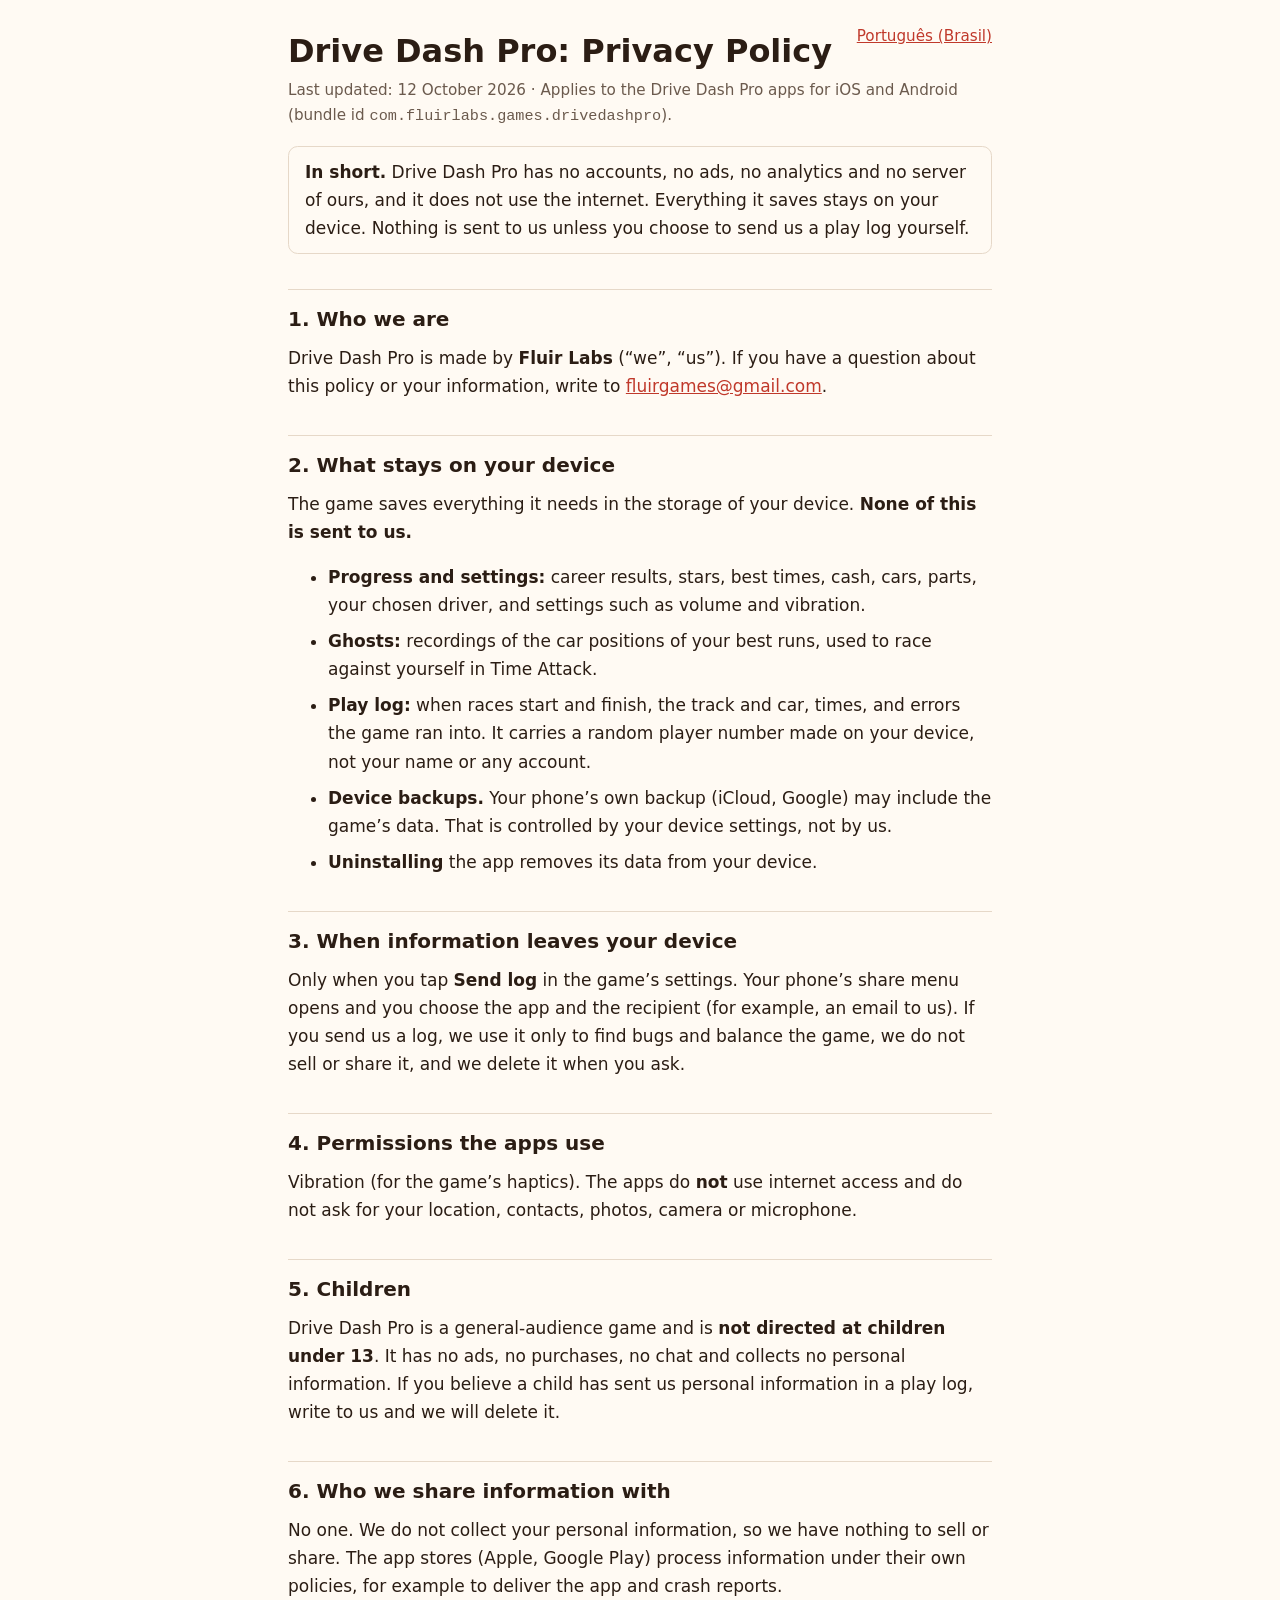
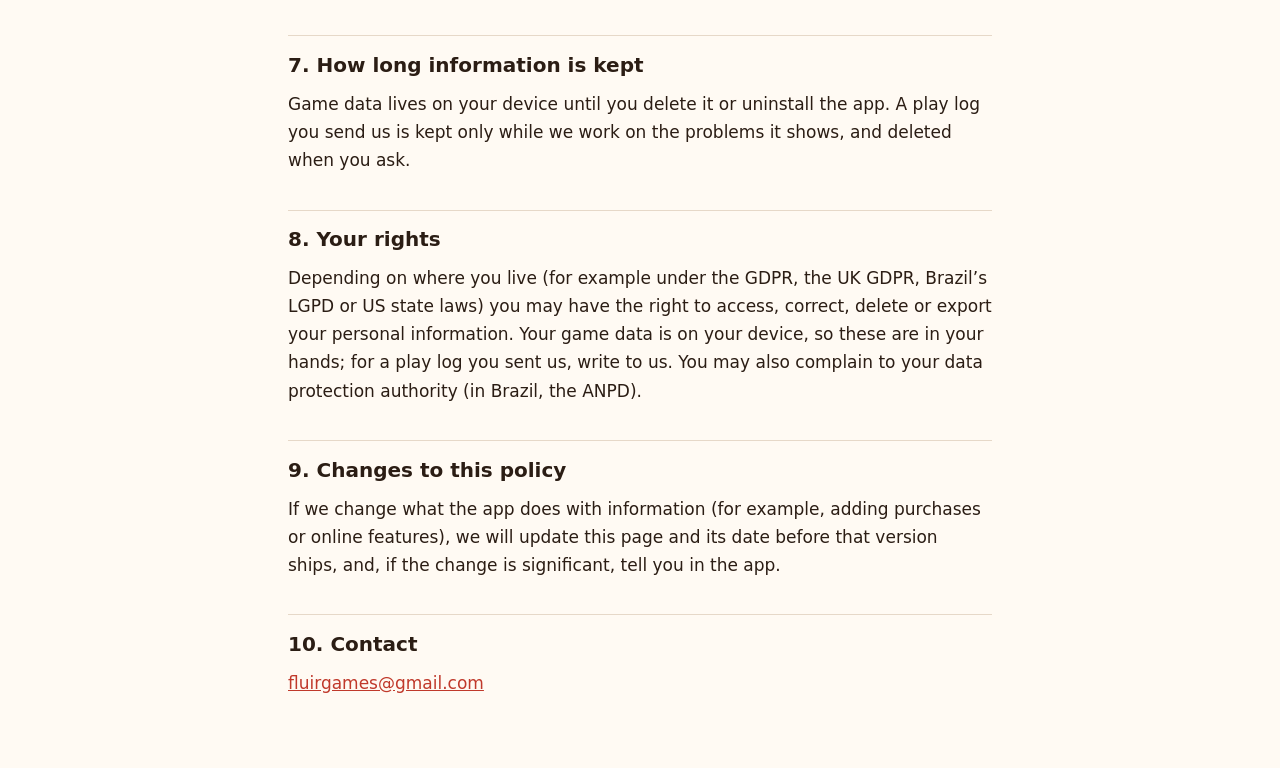
==== privacy/drivedashpro/index.html @ 0302f8e4 "Drive Dash Pro privacy policy (English and Português); check every app's languages Co-Authored-By: C" ====
<!doctype html>
<html lang="en">
<head>
<meta charset="utf-8">
<meta name="viewport" content="width=device-width, initial-scale=1">
<title>Drive Dash Pro: Privacy Policy</title>
<meta name="description" content="How the game Drive Dash Pro handles your information.">
<link rel="stylesheet" href="../../style.css">
</head>
<body>
<main>
<a class="lang" href="pt-BR/" hreflang="pt-BR" lang="pt-BR">Português (Brasil)</a>
<h1>Drive Dash Pro: Privacy Policy</h1>
<p class="meta">Last updated: 12 October 2026 · Applies to the Drive Dash Pro apps for iOS and Android (bundle id <code>com.fluirlabs.games.drivedashpro</code>).</p>

<div class="box">
<p><strong>In short.</strong> Drive Dash Pro has no accounts, no ads, no analytics and no server of ours, and it does not use the internet. Everything it saves stays on your device. Nothing is sent to us unless you choose to send us a play log yourself.</p>
</div>

<h2>1. Who we are</h2>
<p>Drive Dash Pro is made by <strong>Fluir Labs</strong> (“we”, “us”). If you have a question about this policy or your information, write to <a href="mailto:fluirgames@gmail.com">fluirgames@gmail.com</a>.</p>

<h2>2. What stays on your device</h2>
<p>The game saves everything it needs in the storage of your device. <strong>None of this is sent to us.</strong></p>
<ul>
<li><strong>Progress and settings:</strong> career results, stars, best times, cash, cars, parts, your chosen driver, and settings such as volume and vibration.</li>
<li><strong>Ghosts:</strong> recordings of the car positions of your best runs, used to race against yourself in Time Attack.</li>
<li><strong>Play log:</strong> when races start and finish, the track and car, times, and errors the game ran into. It carries a random player number made on your device, not your name or any account.</li>
<li><strong>Device backups.</strong> Your phone’s own backup (iCloud, Google) may include the game’s data. That is controlled by your device settings, not by us.</li>
<li><strong>Uninstalling</strong> the app removes its data from your device.</li>
</ul>

<h2>3. When information leaves your device</h2>
<p>Only when you tap <strong>Send log</strong> in the game’s settings. Your phone’s share menu opens and you choose the app and the recipient (for example, an email to us). If you send us a log, we use it only to find bugs and balance the game, we do not sell or share it, and we delete it when you ask.</p>

<h2>4. Permissions the apps use</h2>
<p>Vibration (for the game’s haptics). The apps do <strong>not</strong> use internet access and do not ask for your location, contacts, photos, camera or microphone.</p>

<h2>5. Children</h2>
<p>Drive Dash Pro is a general-audience game and is <strong>not directed at children under 13</strong>. It has no ads, no purchases, no chat and collects no personal information. If you believe a child has sent us personal information in a play log, write to us and we will delete it.</p>

<h2>6. Who we share information with</h2>
<p>No one. We do not collect your personal information, so we have nothing to sell or share. The app stores (Apple, Google Play) process information under their own policies, for example to deliver the app and crash reports.</p>

<h2>7. How long information is kept</h2>
<p>Game data lives on your device until you delete it or uninstall the app. A play log you send us is kept only while we work on the problems it shows, and deleted when you ask.</p>

<h2>8. Your rights</h2>
<p>Depending on where you live (for example under the GDPR, the UK GDPR, Brazil’s LGPD or US state laws) you may have the right to access, correct, delete or export your personal information. Your game data is on your device, so these are in your hands; for a play log you sent us, write to us. You may also complain to your data protection authority (in Brazil, the ANPD).</p>

<h2>9. Changes to this policy</h2>
<p>If we change what the app does with information (for example, adding purchases or online features), we will update this page and its date before that version ships, and, if the change is significant, tell you in the app.</p>

<h2>10. Contact</h2>
<p><a href="mailto:fluirgames@gmail.com">fluirgames@gmail.com</a></p>
</main>
</body>
</html>
---- style.css ----
/* A plain page on purpose: no scripts, no fonts or images from elsewhere, nothing that tracks. */
:root { color-scheme: light dark; --bg: #fffaf3; --fg: #2b1d14; --muted: #6b5a4d; --line: #e6d8c8; --accent: #c0392b; }
@media (prefers-color-scheme: dark) { :root { --bg: #1b1f3a; --fg: #f4ecdf; --muted: #b9b3c9; --line: #3a3f63; --accent: #f5a35c; } }
* { box-sizing: border-box; }
body { margin: 0; background: var(--bg); color: var(--fg); font: 17px/1.65 system-ui, -apple-system, "Segoe UI", Roboto, sans-serif; }
main { max-width: 46rem; margin: 0 auto; padding: 1.5rem 1rem 4rem; }
h1 { font-size: 2rem; line-height: 1.2; margin: .5rem 0 .25rem; }
h2 { font-size: 1.25rem; margin: 2.2rem 0 .4rem; padding-top: .8rem; border-top: 1px solid var(--line); }
p, li { margin: .5rem 0; }
a { color: var(--accent); }
.lang { float: right; font-size: .95rem; }
.meta { color: var(--muted); font-size: .95rem; }
.box { border: 1px solid var(--line); border-radius: .6rem; padding: .2rem 1rem; margin: 1rem 0; }
table { border-collapse: collapse; width: 100%; font-size: .95rem; }
th, td { border: 1px solid var(--line); padding: .45rem .6rem; text-align: left; vertical-align: top; }
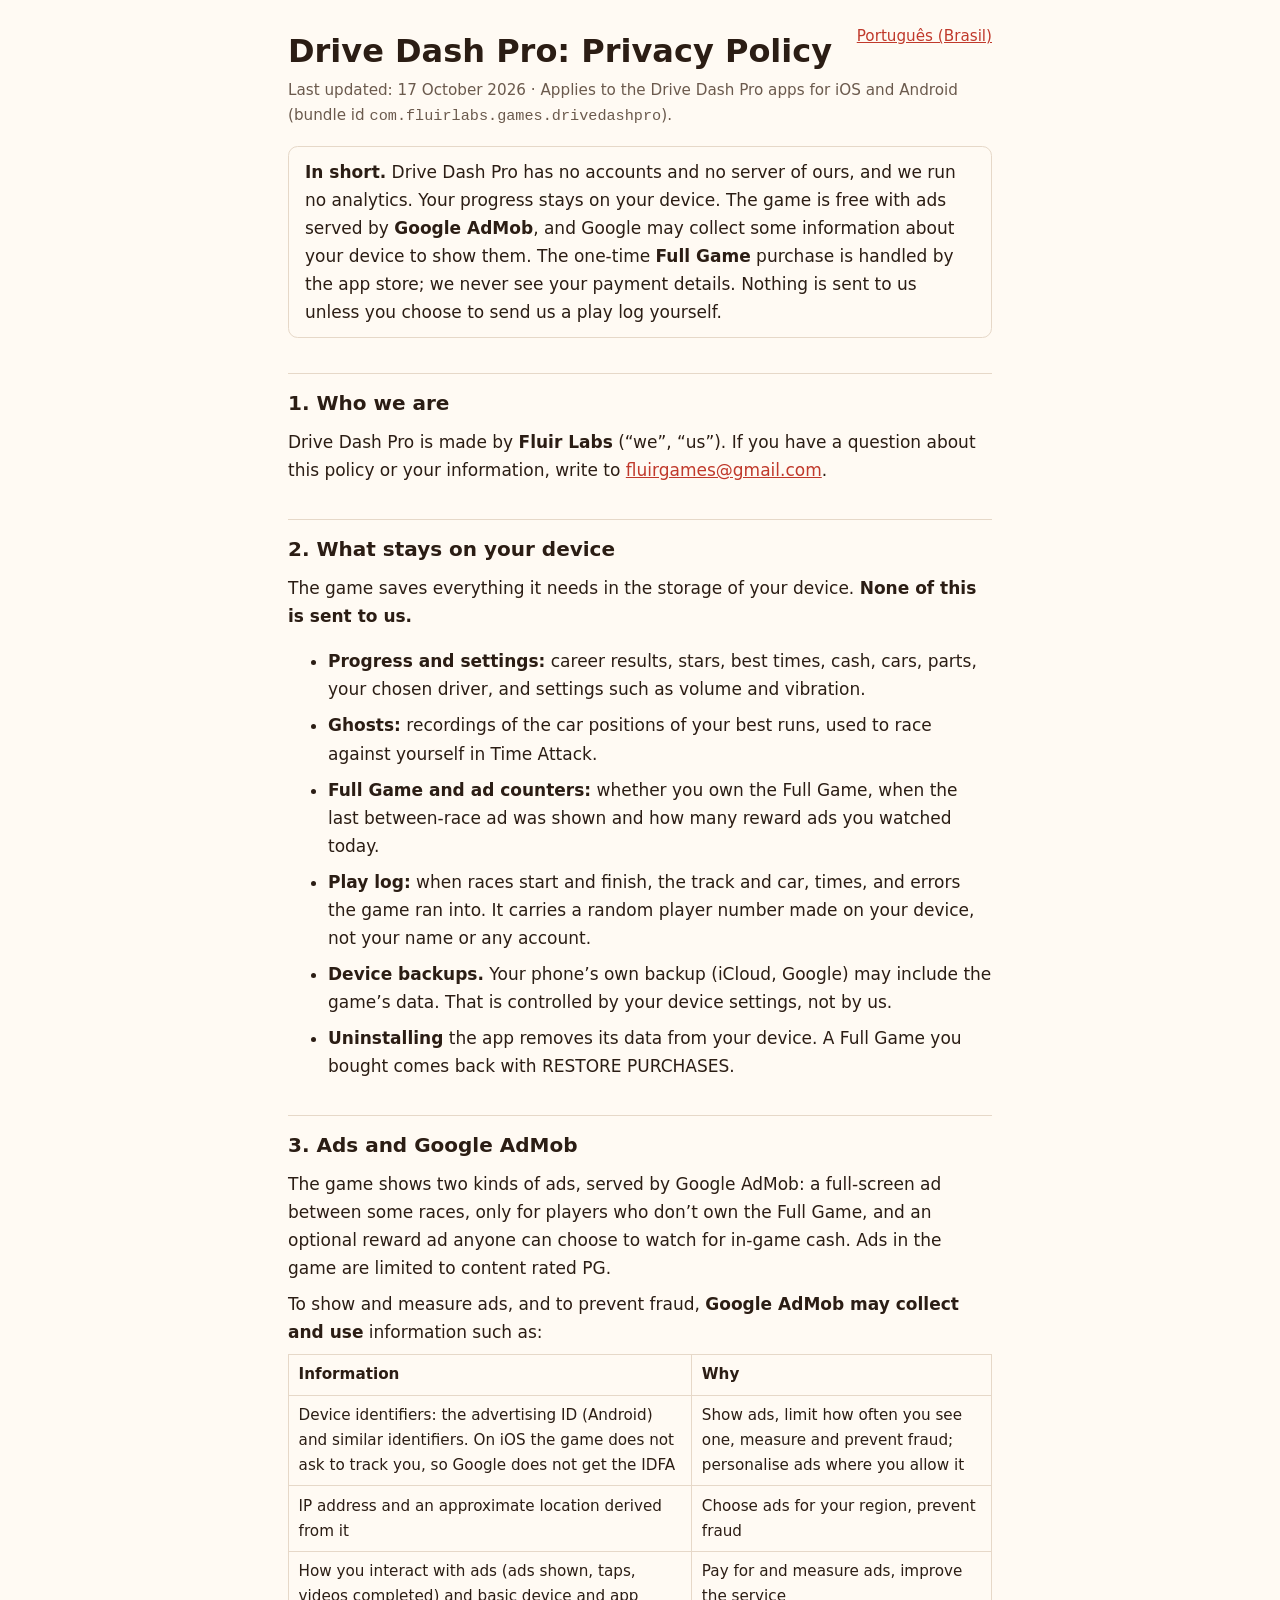
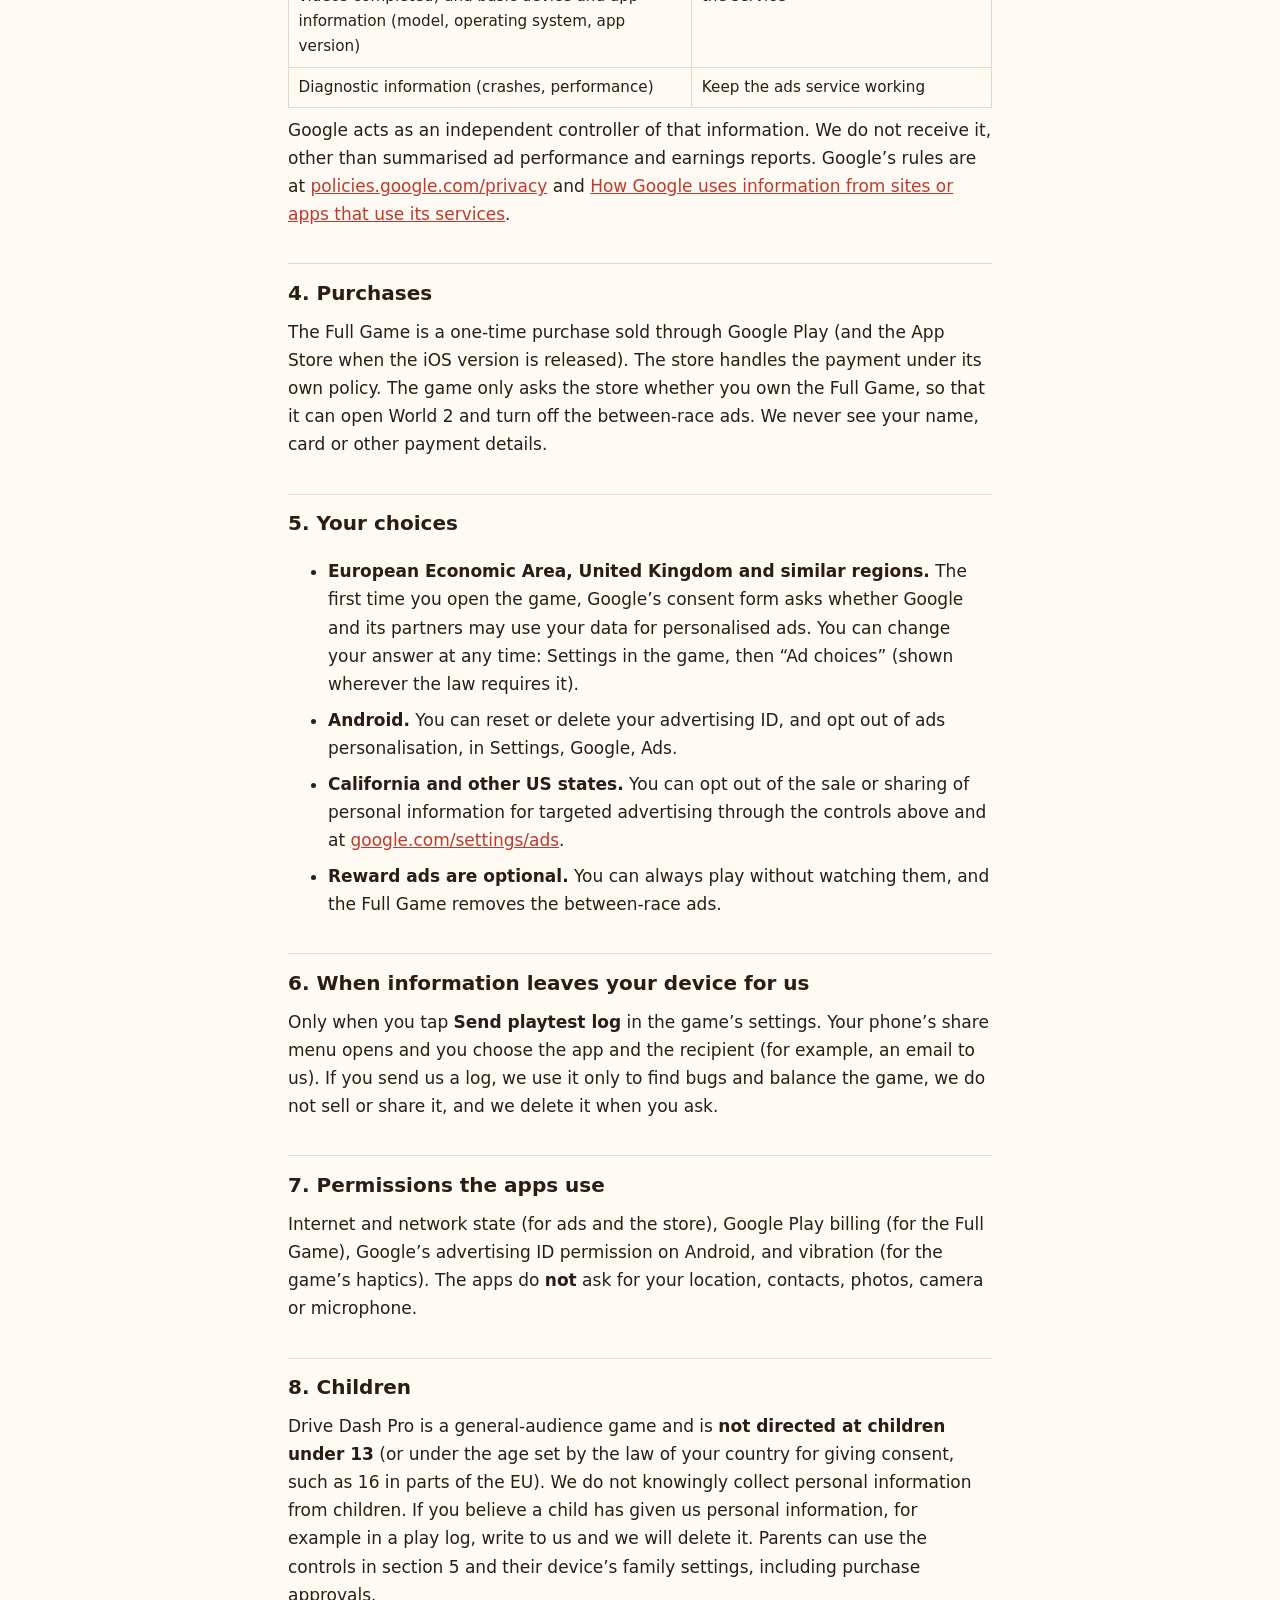
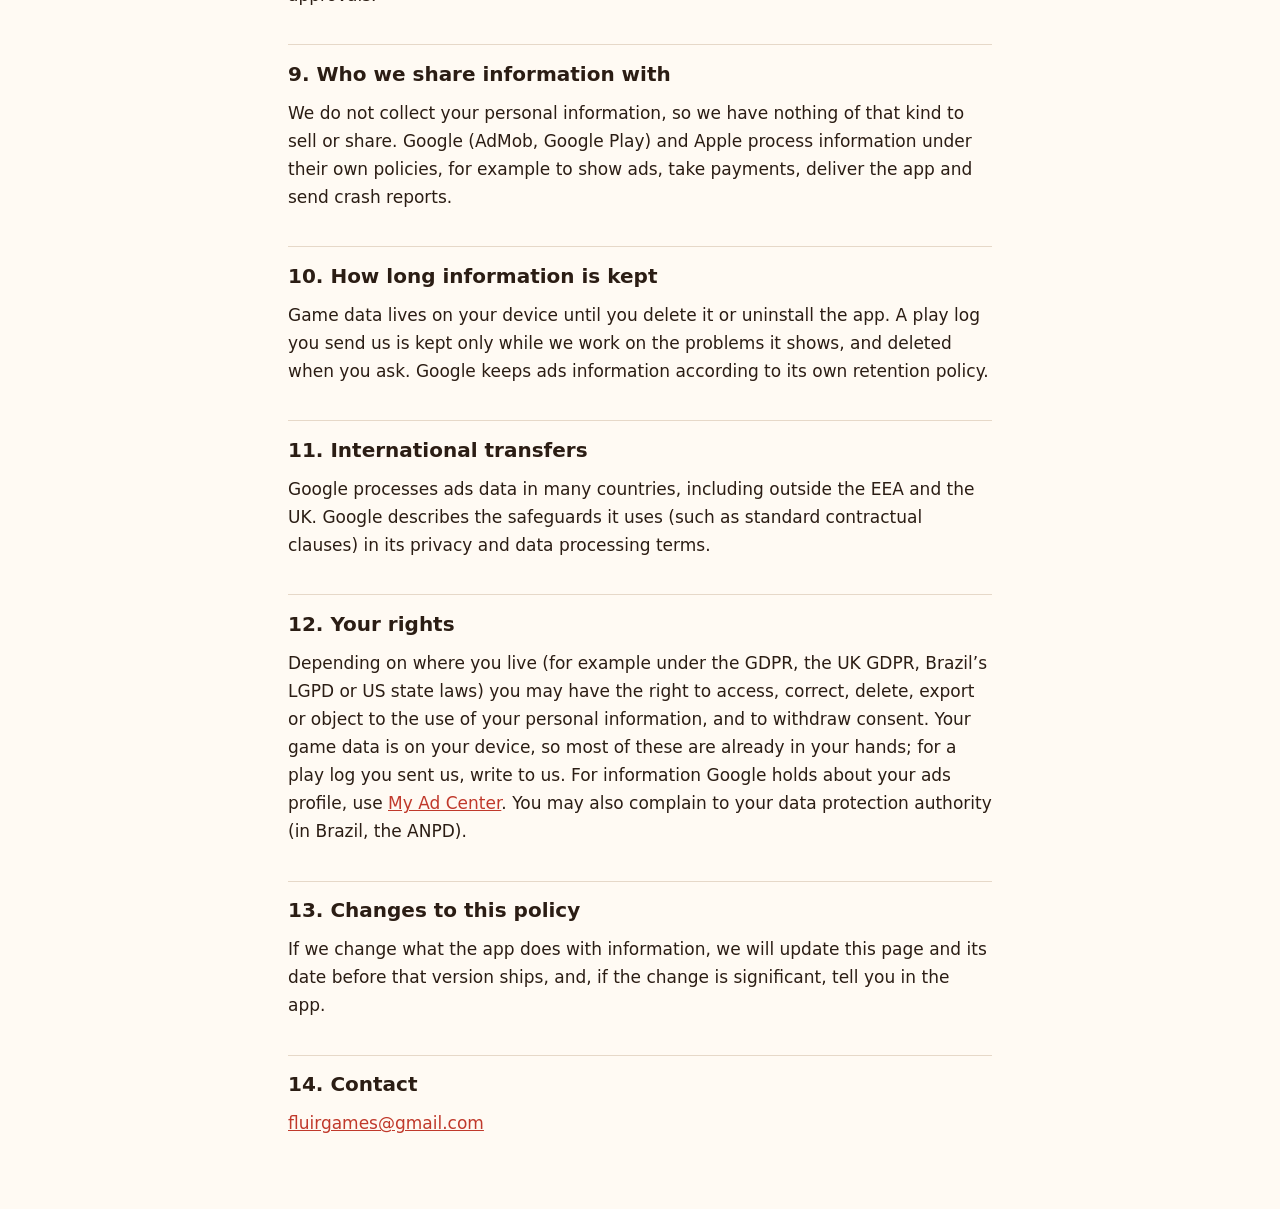
==== commit 36ba80a9: "Drive Dash Pro privacy policy: ads (Google AdMob) and the Full Game purchase (English and Português)" ====
--- a/privacy/drivedashpro/index.html
+++ b/privacy/drivedashpro/index.html
@@ -11,10 +11,10 @@
 <main>
 <a class="lang" href="pt-BR/" hreflang="pt-BR" lang="pt-BR">Português (Brasil)</a>
 <h1>Drive Dash Pro: Privacy Policy</h1>
-<p class="meta">Last updated: 12 October 2026 · Applies to the Drive Dash Pro apps for iOS and Android (bundle id <code>com.fluirlabs.games.drivedashpro</code>).</p>
+<p class="meta">Last updated: 17 October 2026 · Applies to the Drive Dash Pro apps for iOS and Android (bundle id <code>com.fluirlabs.games.drivedashpro</code>).</p>
 
 <div class="box">
-<p><strong>In short.</strong> Drive Dash Pro has no accounts, no ads, no analytics and no server of ours, and it does not use the internet. Everything it saves stays on your device. Nothing is sent to us unless you choose to send us a play log yourself.</p>
+<p><strong>In short.</strong> Drive Dash Pro has no accounts and no server of ours, and we run no analytics. Your progress stays on your device. The game is free with ads served by <strong>Google AdMob</strong>, and Google may collect some information about your device to show them. The one-time <strong>Full Game</strong> purchase is handled by the app store; we never see your payment details. Nothing is sent to us unless you choose to send us a play log yourself.</p>
 </div>
 
 <h2>1. Who we are</h2>
@@ -25,33 +25,60 @@
 <ul>
 <li><strong>Progress and settings:</strong> career results, stars, best times, cash, cars, parts, your chosen driver, and settings such as volume and vibration.</li>
 <li><strong>Ghosts:</strong> recordings of the car positions of your best runs, used to race against yourself in Time Attack.</li>
+<li><strong>Full Game and ad counters:</strong> whether you own the Full Game, when the last between-race ad was shown and how many reward ads you watched today.</li>
 <li><strong>Play log:</strong> when races start and finish, the track and car, times, and errors the game ran into. It carries a random player number made on your device, not your name or any account.</li>
 <li><strong>Device backups.</strong> Your phone’s own backup (iCloud, Google) may include the game’s data. That is controlled by your device settings, not by us.</li>
-<li><strong>Uninstalling</strong> the app removes its data from your device.</li>
+<li><strong>Uninstalling</strong> the app removes its data from your device. A Full Game you bought comes back with RESTORE PURCHASES.</li>
 </ul>
 
-<h2>3. When information leaves your device</h2>
-<p>Only when you tap <strong>Send log</strong> in the game’s settings. Your phone’s share menu opens and you choose the app and the recipient (for example, an email to us). If you send us a log, we use it only to find bugs and balance the game, we do not sell or share it, and we delete it when you ask.</p>
+<h2>3. Ads and Google AdMob</h2>
+<p>The game shows two kinds of ads, served by Google AdMob: a full-screen ad between some races, only for players who don’t own the Full Game, and an optional reward ad anyone can choose to watch for in-game cash. Ads in the game are limited to content rated PG.</p>
+<p>To show and measure ads, and to prevent fraud, <strong>Google AdMob may collect and use</strong> information such as:</p>
+<table>
+<tr><th>Information</th><th>Why</th></tr>
+<tr><td>Device identifiers: the advertising ID (Android) and similar identifiers. On iOS the game does not ask to track you, so Google does not get the IDFA</td><td>Show ads, limit how often you see one, measure and prevent fraud; personalise ads where you allow it</td></tr>
+<tr><td>IP address and an approximate location derived from it</td><td>Choose ads for your region, prevent fraud</td></tr>
+<tr><td>How you interact with ads (ads shown, taps, videos completed) and basic device and app information (model, operating system, app version)</td><td>Pay for and measure ads, improve the service</td></tr>
+<tr><td>Diagnostic information (crashes, performance)</td><td>Keep the ads service working</td></tr>
+</table>
+<p>Google acts as an independent controller of that information. We do not receive it, other than summarised ad performance and earnings reports. Google’s rules are at <a href="https://policies.google.com/privacy">policies.google.com/privacy</a> and <a href="https://policies.google.com/technologies/partner-sites">How Google uses information from sites or apps that use its services</a>.</p>
 
-<h2>4. Permissions the apps use</h2>
-<p>Vibration (for the game’s haptics). The apps do <strong>not</strong> use internet access and do not ask for your location, contacts, photos, camera or microphone.</p>
+<h2>4. Purchases</h2>
+<p>The Full Game is a one-time purchase sold through Google Play (and the App Store when the iOS version is released). The store handles the payment under its own policy. The game only asks the store whether you own the Full Game, so that it can open World 2 and turn off the between-race ads. We never see your name, card or other payment details.</p>
 
-<h2>5. Children</h2>
-<p>Drive Dash Pro is a general-audience game and is <strong>not directed at children under 13</strong>. It has no ads, no purchases, no chat and collects no personal information. If you believe a child has sent us personal information in a play log, write to us and we will delete it.</p>
+<h2>5. Your choices</h2>
+<ul>
+<li><strong>European Economic Area, United Kingdom and similar regions.</strong> The first time you open the game, Google’s consent form asks whether Google and its partners may use your data for personalised ads. You can change your answer at any time: Settings in the game, then “Ad choices” (shown wherever the law requires it).</li>
+<li><strong>Android.</strong> You can reset or delete your advertising ID, and opt out of ads personalisation, in Settings, Google, Ads.</li>
+<li><strong>California and other US states.</strong> You can opt out of the sale or sharing of personal information for targeted advertising through the controls above and at <a href="https://www.google.com/settings/ads">google.com/settings/ads</a>.</li>
+<li><strong>Reward ads are optional.</strong> You can always play without watching them, and the Full Game removes the between-race ads.</li>
+</ul>
 
-<h2>6. Who we share information with</h2>
-<p>No one. We do not collect your personal information, so we have nothing to sell or share. The app stores (Apple, Google Play) process information under their own policies, for example to deliver the app and crash reports.</p>
+<h2>6. When information leaves your device for us</h2>
+<p>Only when you tap <strong>Send playtest log</strong> in the game’s settings. Your phone’s share menu opens and you choose the app and the recipient (for example, an email to us). If you send us a log, we use it only to find bugs and balance the game, we do not sell or share it, and we delete it when you ask.</p>
 
-<h2>7. How long information is kept</h2>
-<p>Game data lives on your device until you delete it or uninstall the app. A play log you send us is kept only while we work on the problems it shows, and deleted when you ask.</p>
+<h2>7. Permissions the apps use</h2>
+<p>Internet and network state (for ads and the store), Google Play billing (for the Full Game), Google’s advertising ID permission on Android, and vibration (for the game’s haptics). The apps do <strong>not</strong> ask for your location, contacts, photos, camera or microphone.</p>
 
-<h2>8. Your rights</h2>
-<p>Depending on where you live (for example under the GDPR, the UK GDPR, Brazil’s LGPD or US state laws) you may have the right to access, correct, delete or export your personal information. Your game data is on your device, so these are in your hands; for a play log you sent us, write to us. You may also complain to your data protection authority (in Brazil, the ANPD).</p>
+<h2>8. Children</h2>
+<p>Drive Dash Pro is a general-audience game and is <strong>not directed at children under 13</strong> (or under the age set by the law of your country for giving consent, such as 16 in parts of the EU). We do not knowingly collect personal information from children. If you believe a child has given us personal information, for example in a play log, write to us and we will delete it. Parents can use the controls in section 5 and their device’s family settings, including purchase approvals.</p>
 
-<h2>9. Changes to this policy</h2>
-<p>If we change what the app does with information (for example, adding purchases or online features), we will update this page and its date before that version ships, and, if the change is significant, tell you in the app.</p>
+<h2>9. Who we share information with</h2>
+<p>We do not collect your personal information, so we have nothing of that kind to sell or share. Google (AdMob, Google Play) and Apple process information under their own policies, for example to show ads, take payments, deliver the app and send crash reports.</p>
 
-<h2>10. Contact</h2>
+<h2>10. How long information is kept</h2>
+<p>Game data lives on your device until you delete it or uninstall the app. A play log you send us is kept only while we work on the problems it shows, and deleted when you ask. Google keeps ads information according to its own retention policy.</p>
+
+<h2>11. International transfers</h2>
+<p>Google processes ads data in many countries, including outside the EEA and the UK. Google describes the safeguards it uses (such as standard contractual clauses) in its privacy and data processing terms.</p>
+
+<h2>12. Your rights</h2>
+<p>Depending on where you live (for example under the GDPR, the UK GDPR, Brazil’s LGPD or US state laws) you may have the right to access, correct, delete, export or object to the use of your personal information, and to withdraw consent. Your game data is on your device, so most of these are already in your hands; for a play log you sent us, write to us. For information Google holds about your ads profile, use <a href="https://myadcenter.google.com">My Ad Center</a>. You may also complain to your data protection authority (in Brazil, the ANPD).</p>
+
+<h2>13. Changes to this policy</h2>
+<p>If we change what the app does with information, we will update this page and its date before that version ships, and, if the change is significant, tell you in the app.</p>
+
+<h2>14. Contact</h2>
 <p><a href="mailto:fluirgames@gmail.com">fluirgames@gmail.com</a></p>
 </main>
 </body>
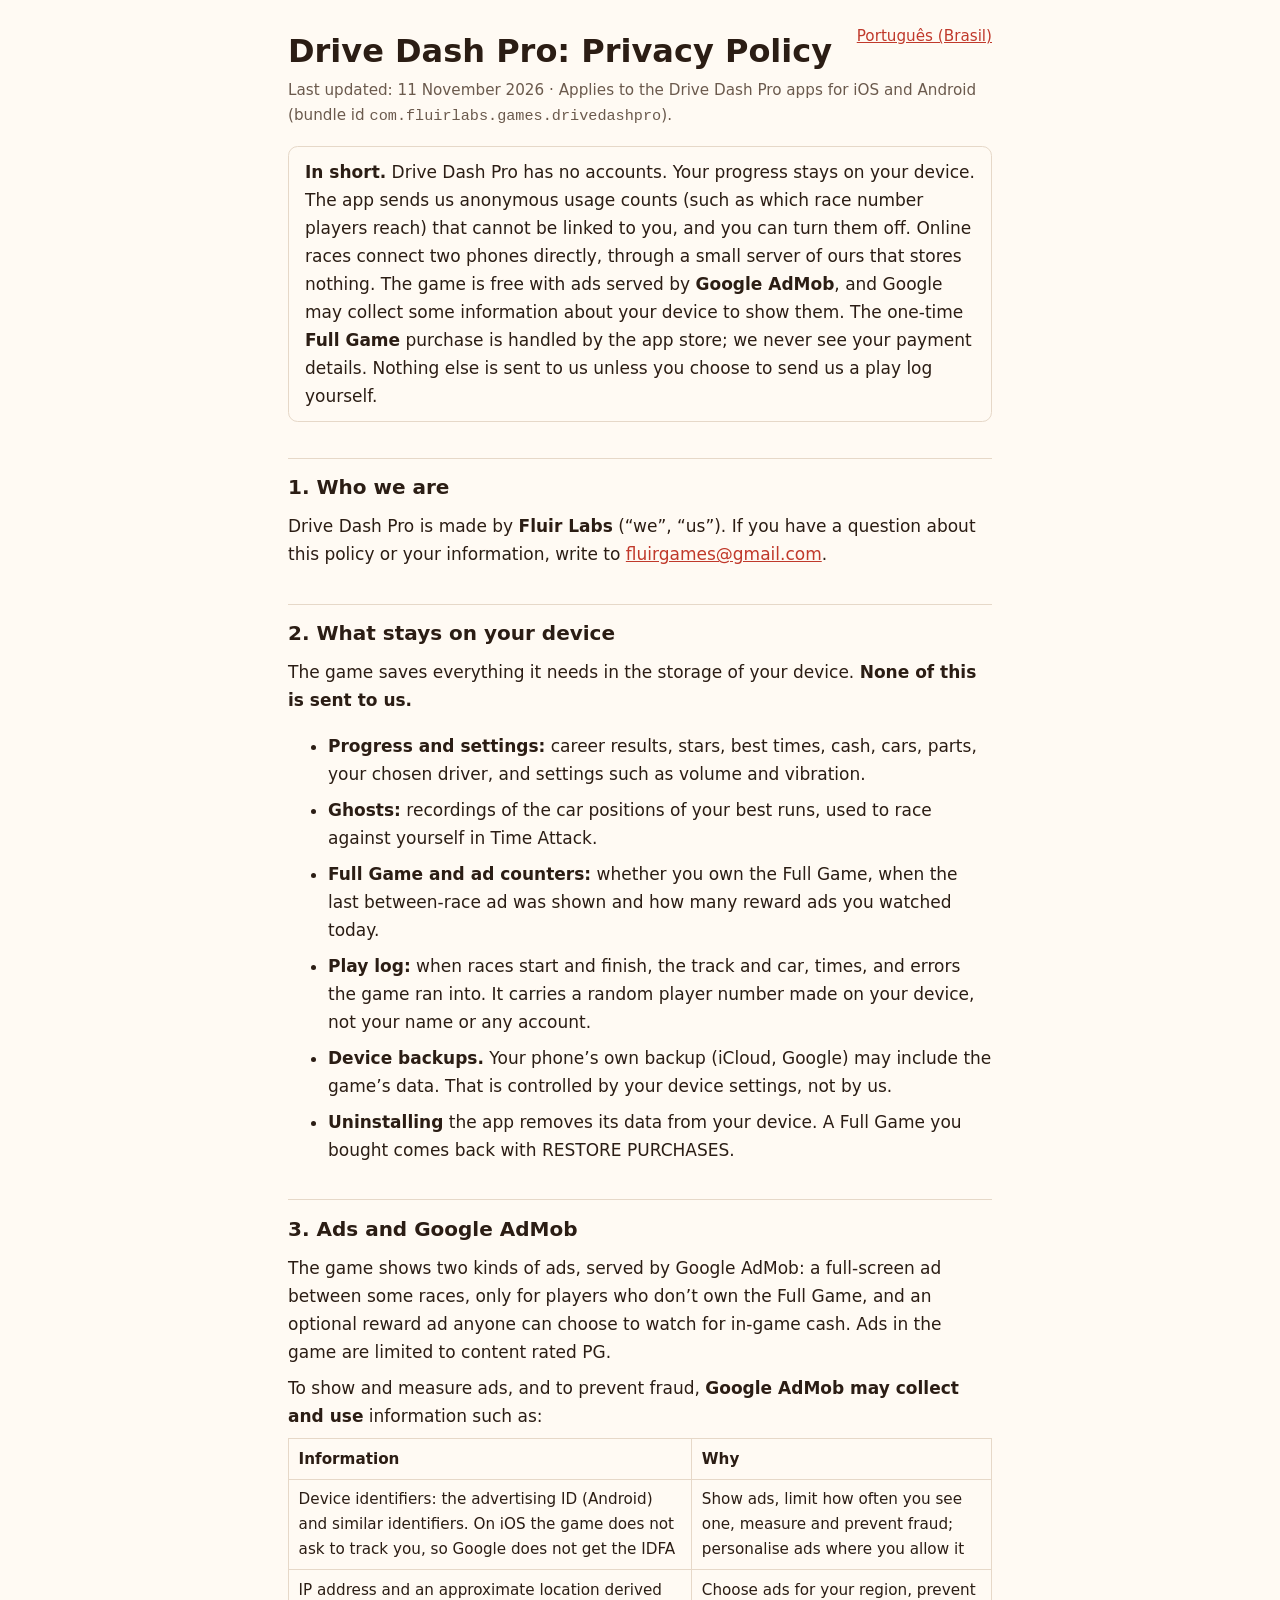
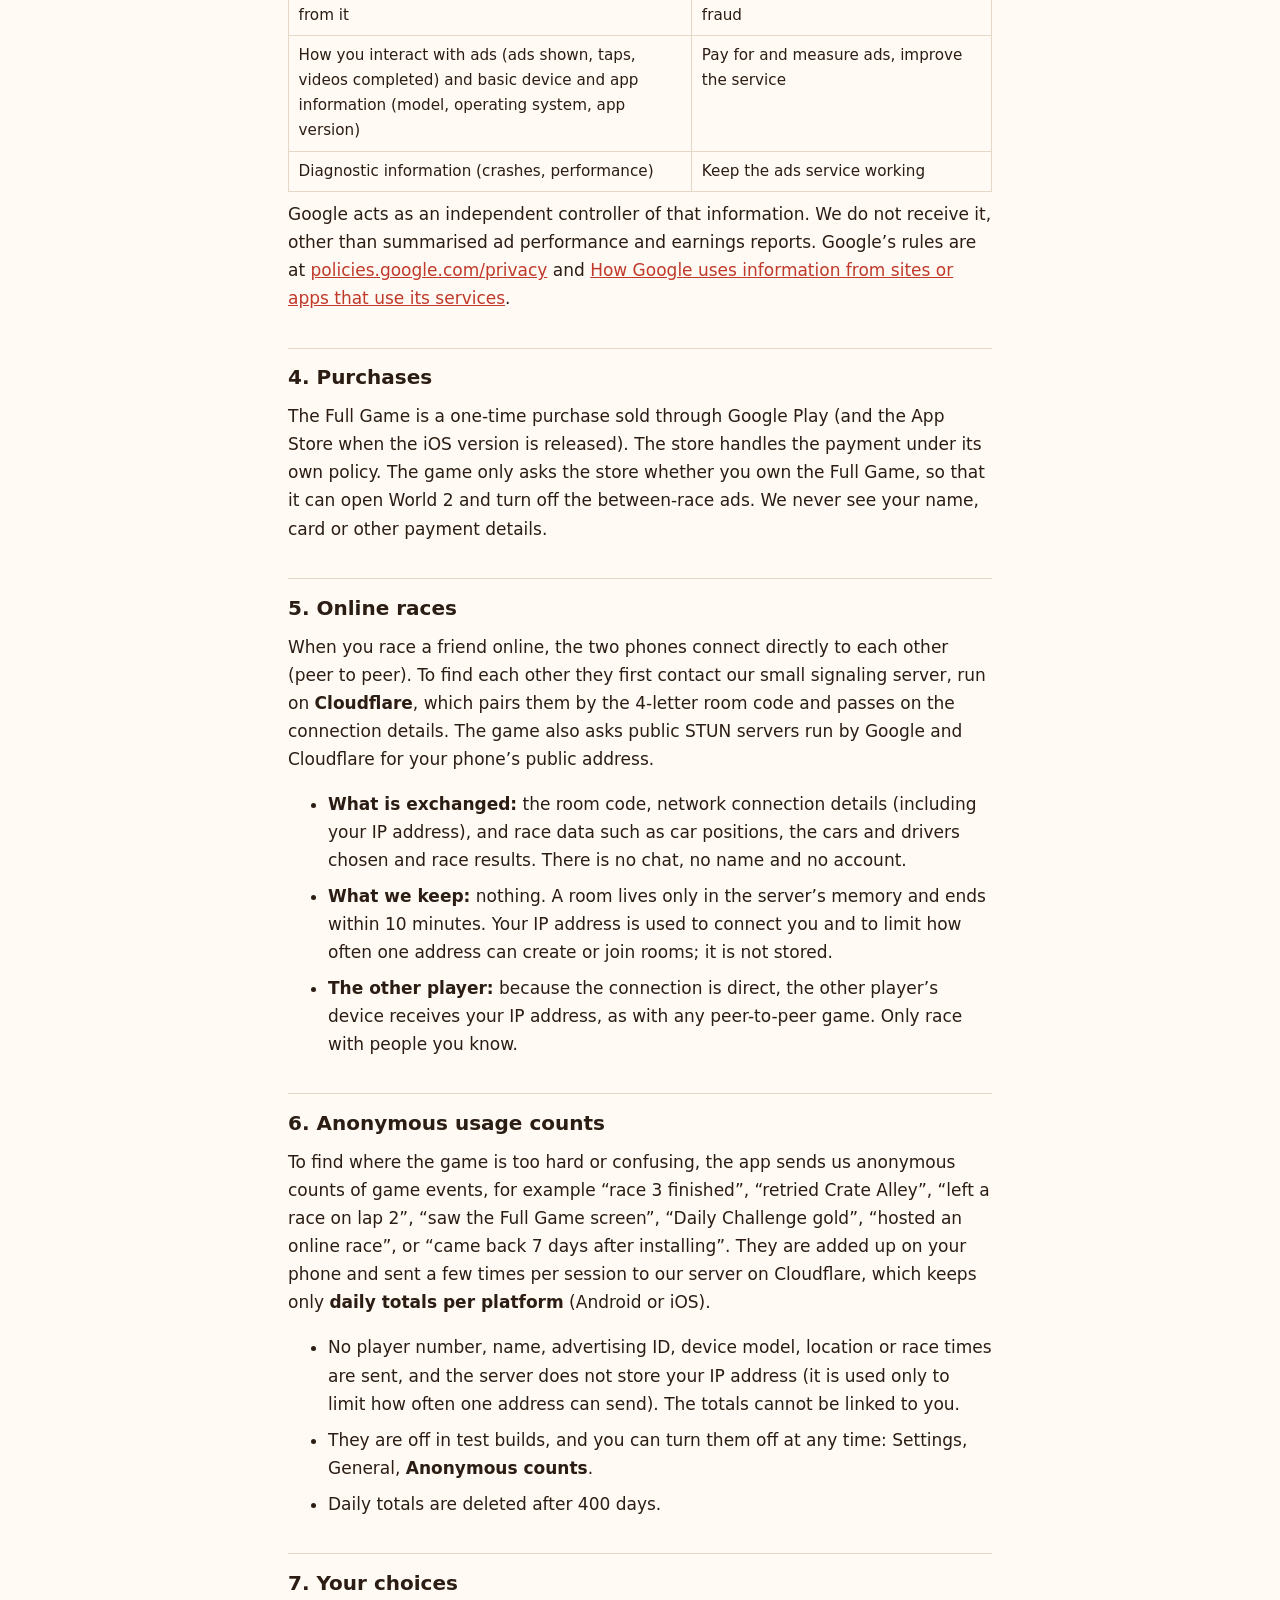
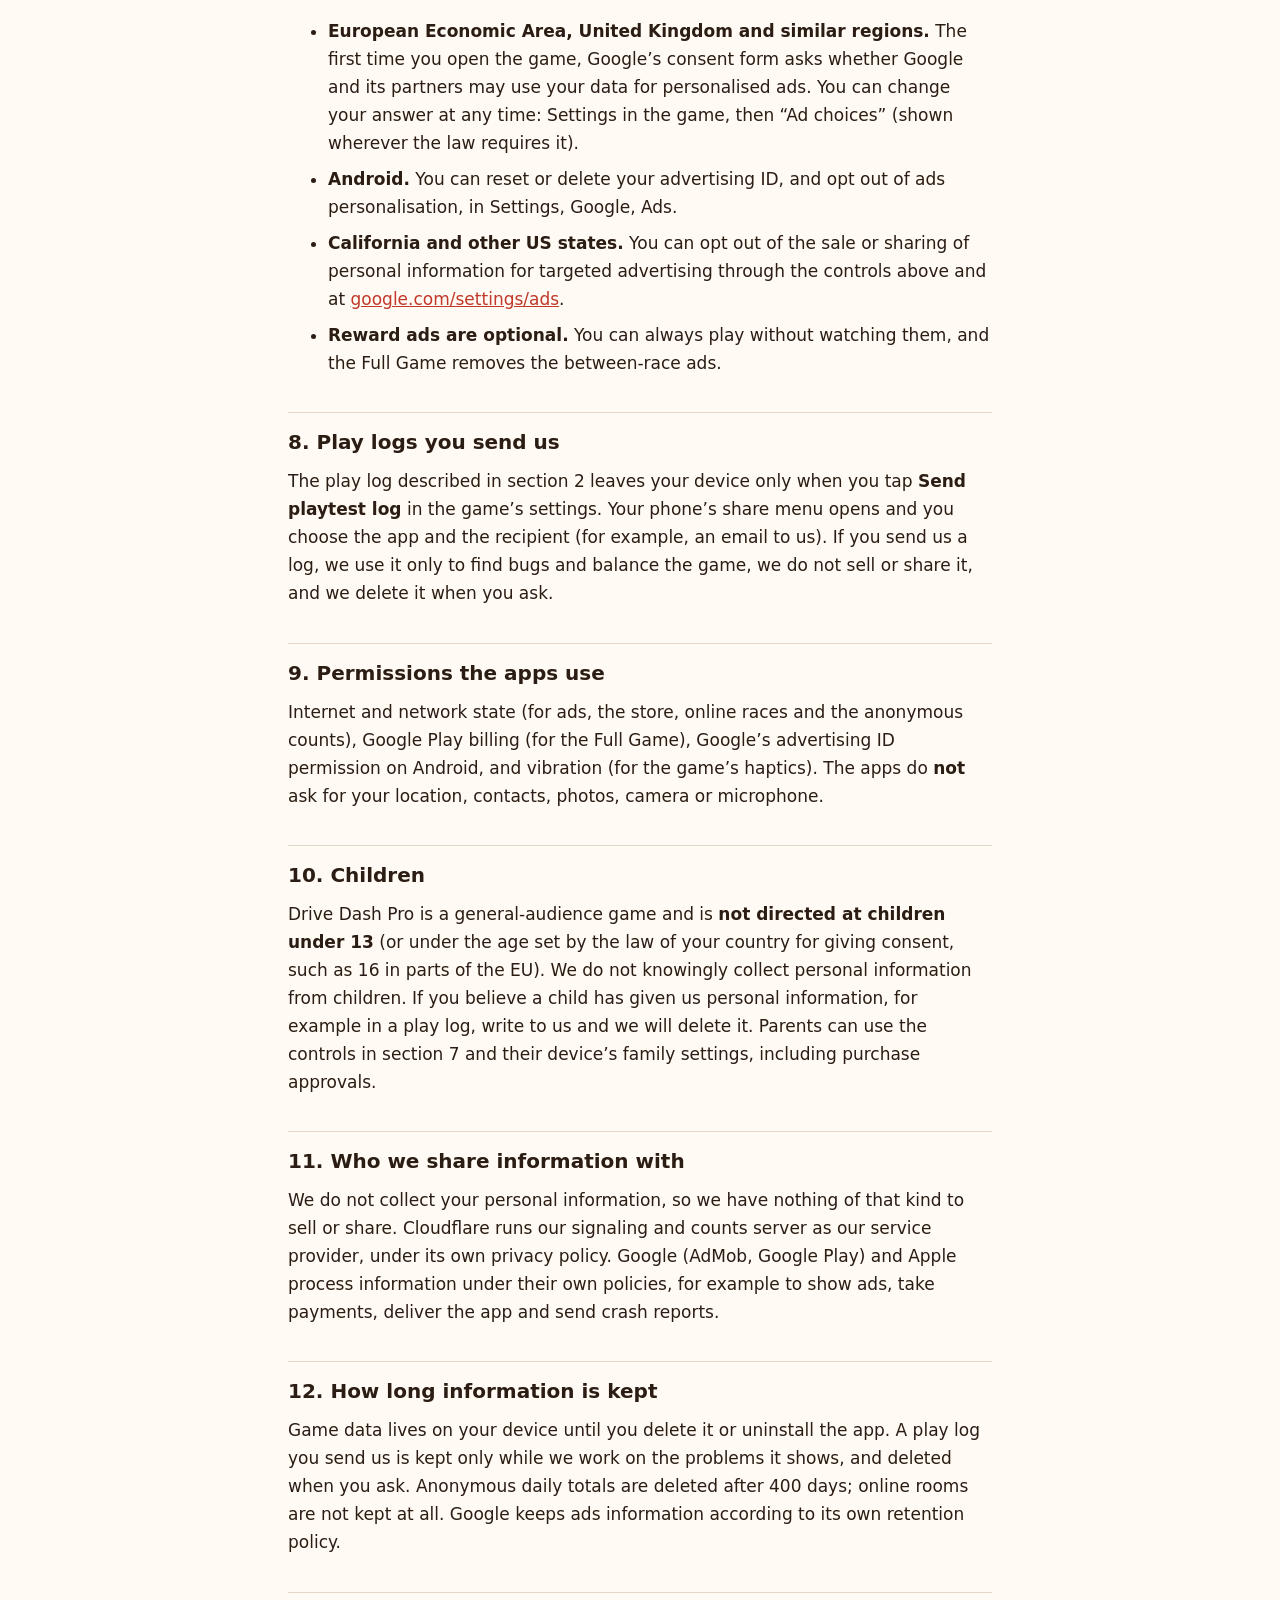
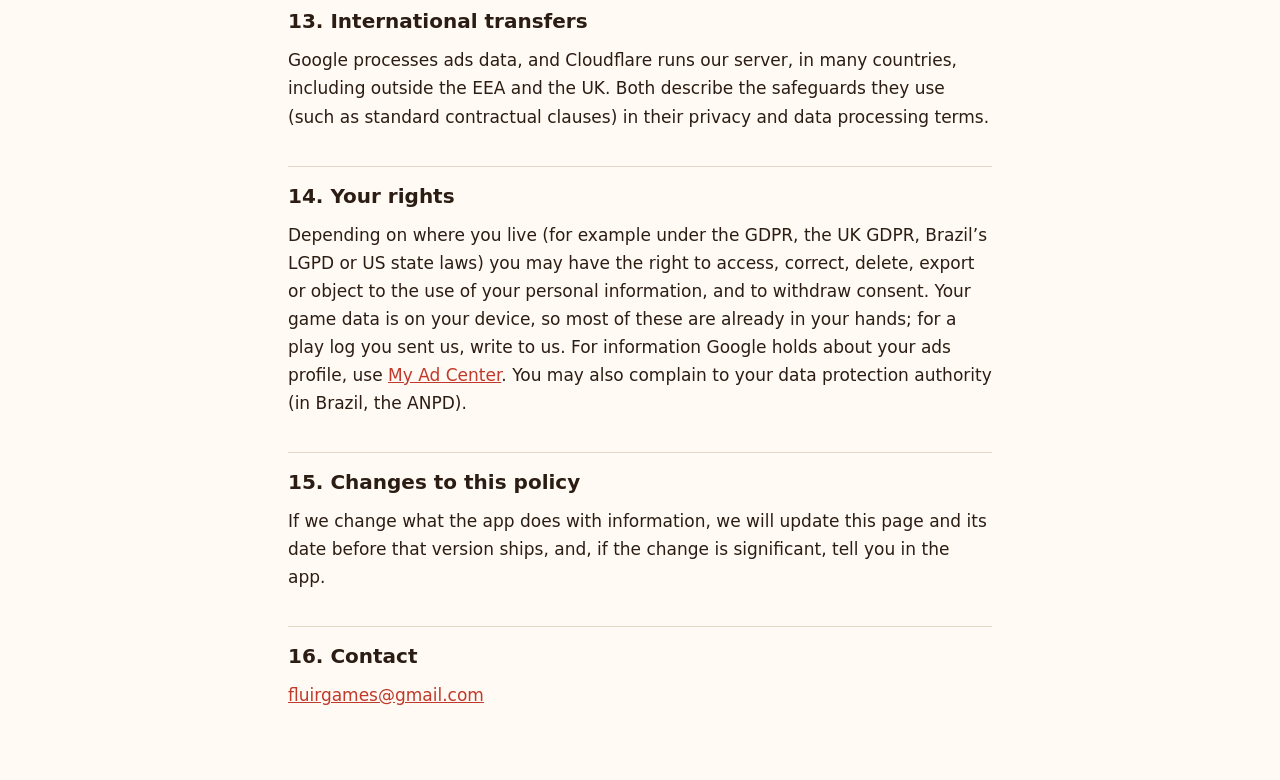
==== commit e9678d07: "Drive Dash Pro privacy policy: online races (peer to peer, signaling server keeps nothing) and anony" ====
--- a/privacy/drivedashpro/index.html
+++ b/privacy/drivedashpro/index.html
@@ -11,10 +11,10 @@
 <main>
 <a class="lang" href="pt-BR/" hreflang="pt-BR" lang="pt-BR">Português (Brasil)</a>
 <h1>Drive Dash Pro: Privacy Policy</h1>
-<p class="meta">Last updated: 17 October 2026 · Applies to the Drive Dash Pro apps for iOS and Android (bundle id <code>com.fluirlabs.games.drivedashpro</code>).</p>
+<p class="meta">Last updated: 11 November 2026 · Applies to the Drive Dash Pro apps for iOS and Android (bundle id <code>com.fluirlabs.games.drivedashpro</code>).</p>
 
 <div class="box">
-<p><strong>In short.</strong> Drive Dash Pro has no accounts and no server of ours, and we run no analytics. Your progress stays on your device. The game is free with ads served by <strong>Google AdMob</strong>, and Google may collect some information about your device to show them. The one-time <strong>Full Game</strong> purchase is handled by the app store; we never see your payment details. Nothing is sent to us unless you choose to send us a play log yourself.</p>
+<p><strong>In short.</strong> Drive Dash Pro has no accounts. Your progress stays on your device. The app sends us anonymous usage counts (such as which race number players reach) that cannot be linked to you, and you can turn them off. Online races connect two phones directly, through a small server of ours that stores nothing. The game is free with ads served by <strong>Google AdMob</strong>, and Google may collect some information about your device to show them. The one-time <strong>Full Game</strong> purchase is handled by the app store; we never see your payment details. Nothing else is sent to us unless you choose to send us a play log yourself.</p>
 </div>
 
 <h2>1. Who we are</h2>
@@ -46,7 +46,23 @@
 <h2>4. Purchases</h2>
 <p>The Full Game is a one-time purchase sold through Google Play (and the App Store when the iOS version is released). The store handles the payment under its own policy. The game only asks the store whether you own the Full Game, so that it can open World 2 and turn off the between-race ads. We never see your name, card or other payment details.</p>
 
-<h2>5. Your choices</h2>
+<h2>5. Online races</h2>
+<p>When you race a friend online, the two phones connect directly to each other (peer to peer). To find each other they first contact our small signaling server, run on <strong>Cloudflare</strong>, which pairs them by the 4-letter room code and passes on the connection details. The game also asks public STUN servers run by Google and Cloudflare for your phone’s public address.</p>
+<ul>
+<li><strong>What is exchanged:</strong> the room code, network connection details (including your IP address), and race data such as car positions, the cars and drivers chosen and race results. There is no chat, no name and no account.</li>
+<li><strong>What we keep:</strong> nothing. A room lives only in the server’s memory and ends within 10 minutes. Your IP address is used to connect you and to limit how often one address can create or join rooms; it is not stored.</li>
+<li><strong>The other player:</strong> because the connection is direct, the other player’s device receives your IP address, as with any peer-to-peer game. Only race with people you know.</li>
+</ul>
+
+<h2>6. Anonymous usage counts</h2>
+<p>To find where the game is too hard or confusing, the app sends us anonymous counts of game events, for example “race 3 finished”, “retried Crate Alley”, “left a race on lap 2”, “saw the Full Game screen”, “Daily Challenge gold”, “hosted an online race”, or “came back 7 days after installing”. They are added up on your phone and sent a few times per session to our server on Cloudflare, which keeps only <strong>daily totals per platform</strong> (Android or iOS).</p>
+<ul>
+<li>No player number, name, advertising ID, device model, location or race times are sent, and the server does not store your IP address (it is used only to limit how often one address can send). The totals cannot be linked to you.</li>
+<li>They are off in test builds, and you can turn them off at any time: Settings, General, <strong>Anonymous counts</strong>.</li>
+<li>Daily totals are deleted after 400 days.</li>
+</ul>
+
+<h2>7. Your choices</h2>
 <ul>
 <li><strong>European Economic Area, United Kingdom and similar regions.</strong> The first time you open the game, Google’s consent form asks whether Google and its partners may use your data for personalised ads. You can change your answer at any time: Settings in the game, then “Ad choices” (shown wherever the law requires it).</li>
 <li><strong>Android.</strong> You can reset or delete your advertising ID, and opt out of ads personalisation, in Settings, Google, Ads.</li>
@@ -54,31 +70,31 @@
 <li><strong>Reward ads are optional.</strong> You can always play without watching them, and the Full Game removes the between-race ads.</li>
 </ul>
 
-<h2>6. When information leaves your device for us</h2>
-<p>Only when you tap <strong>Send playtest log</strong> in the game’s settings. Your phone’s share menu opens and you choose the app and the recipient (for example, an email to us). If you send us a log, we use it only to find bugs and balance the game, we do not sell or share it, and we delete it when you ask.</p>
+<h2>8. Play logs you send us</h2>
+<p>The play log described in section 2 leaves your device only when you tap <strong>Send playtest log</strong> in the game’s settings. Your phone’s share menu opens and you choose the app and the recipient (for example, an email to us). If you send us a log, we use it only to find bugs and balance the game, we do not sell or share it, and we delete it when you ask.</p>
 
-<h2>7. Permissions the apps use</h2>
-<p>Internet and network state (for ads and the store), Google Play billing (for the Full Game), Google’s advertising ID permission on Android, and vibration (for the game’s haptics). The apps do <strong>not</strong> ask for your location, contacts, photos, camera or microphone.</p>
+<h2>9. Permissions the apps use</h2>
+<p>Internet and network state (for ads, the store, online races and the anonymous counts), Google Play billing (for the Full Game), Google’s advertising ID permission on Android, and vibration (for the game’s haptics). The apps do <strong>not</strong> ask for your location, contacts, photos, camera or microphone.</p>
 
-<h2>8. Children</h2>
-<p>Drive Dash Pro is a general-audience game and is <strong>not directed at children under 13</strong> (or under the age set by the law of your country for giving consent, such as 16 in parts of the EU). We do not knowingly collect personal information from children. If you believe a child has given us personal information, for example in a play log, write to us and we will delete it. Parents can use the controls in section 5 and their device’s family settings, including purchase approvals.</p>
+<h2>10. Children</h2>
+<p>Drive Dash Pro is a general-audience game and is <strong>not directed at children under 13</strong> (or under the age set by the law of your country for giving consent, such as 16 in parts of the EU). We do not knowingly collect personal information from children. If you believe a child has given us personal information, for example in a play log, write to us and we will delete it. Parents can use the controls in section 7 and their device’s family settings, including purchase approvals.</p>
 
-<h2>9. Who we share information with</h2>
-<p>We do not collect your personal information, so we have nothing of that kind to sell or share. Google (AdMob, Google Play) and Apple process information under their own policies, for example to show ads, take payments, deliver the app and send crash reports.</p>
+<h2>11. Who we share information with</h2>
+<p>We do not collect your personal information, so we have nothing of that kind to sell or share. Cloudflare runs our signaling and counts server as our service provider, under its own privacy policy. Google (AdMob, Google Play) and Apple process information under their own policies, for example to show ads, take payments, deliver the app and send crash reports.</p>
 
-<h2>10. How long information is kept</h2>
-<p>Game data lives on your device until you delete it or uninstall the app. A play log you send us is kept only while we work on the problems it shows, and deleted when you ask. Google keeps ads information according to its own retention policy.</p>
+<h2>12. How long information is kept</h2>
+<p>Game data lives on your device until you delete it or uninstall the app. A play log you send us is kept only while we work on the problems it shows, and deleted when you ask. Anonymous daily totals are deleted after 400 days; online rooms are not kept at all. Google keeps ads information according to its own retention policy.</p>
 
-<h2>11. International transfers</h2>
-<p>Google processes ads data in many countries, including outside the EEA and the UK. Google describes the safeguards it uses (such as standard contractual clauses) in its privacy and data processing terms.</p>
+<h2>13. International transfers</h2>
+<p>Google processes ads data, and Cloudflare runs our server, in many countries, including outside the EEA and the UK. Both describe the safeguards they use (such as standard contractual clauses) in their privacy and data processing terms.</p>
 
-<h2>12. Your rights</h2>
+<h2>14. Your rights</h2>
 <p>Depending on where you live (for example under the GDPR, the UK GDPR, Brazil’s LGPD or US state laws) you may have the right to access, correct, delete, export or object to the use of your personal information, and to withdraw consent. Your game data is on your device, so most of these are already in your hands; for a play log you sent us, write to us. For information Google holds about your ads profile, use <a href="https://myadcenter.google.com">My Ad Center</a>. You may also complain to your data protection authority (in Brazil, the ANPD).</p>
 
-<h2>13. Changes to this policy</h2>
+<h2>15. Changes to this policy</h2>
 <p>If we change what the app does with information, we will update this page and its date before that version ships, and, if the change is significant, tell you in the app.</p>
 
-<h2>14. Contact</h2>
+<h2>16. Contact</h2>
 <p><a href="mailto:fluirgames@gmail.com">fluirgames@gmail.com</a></p>
 </main>
 </body>
